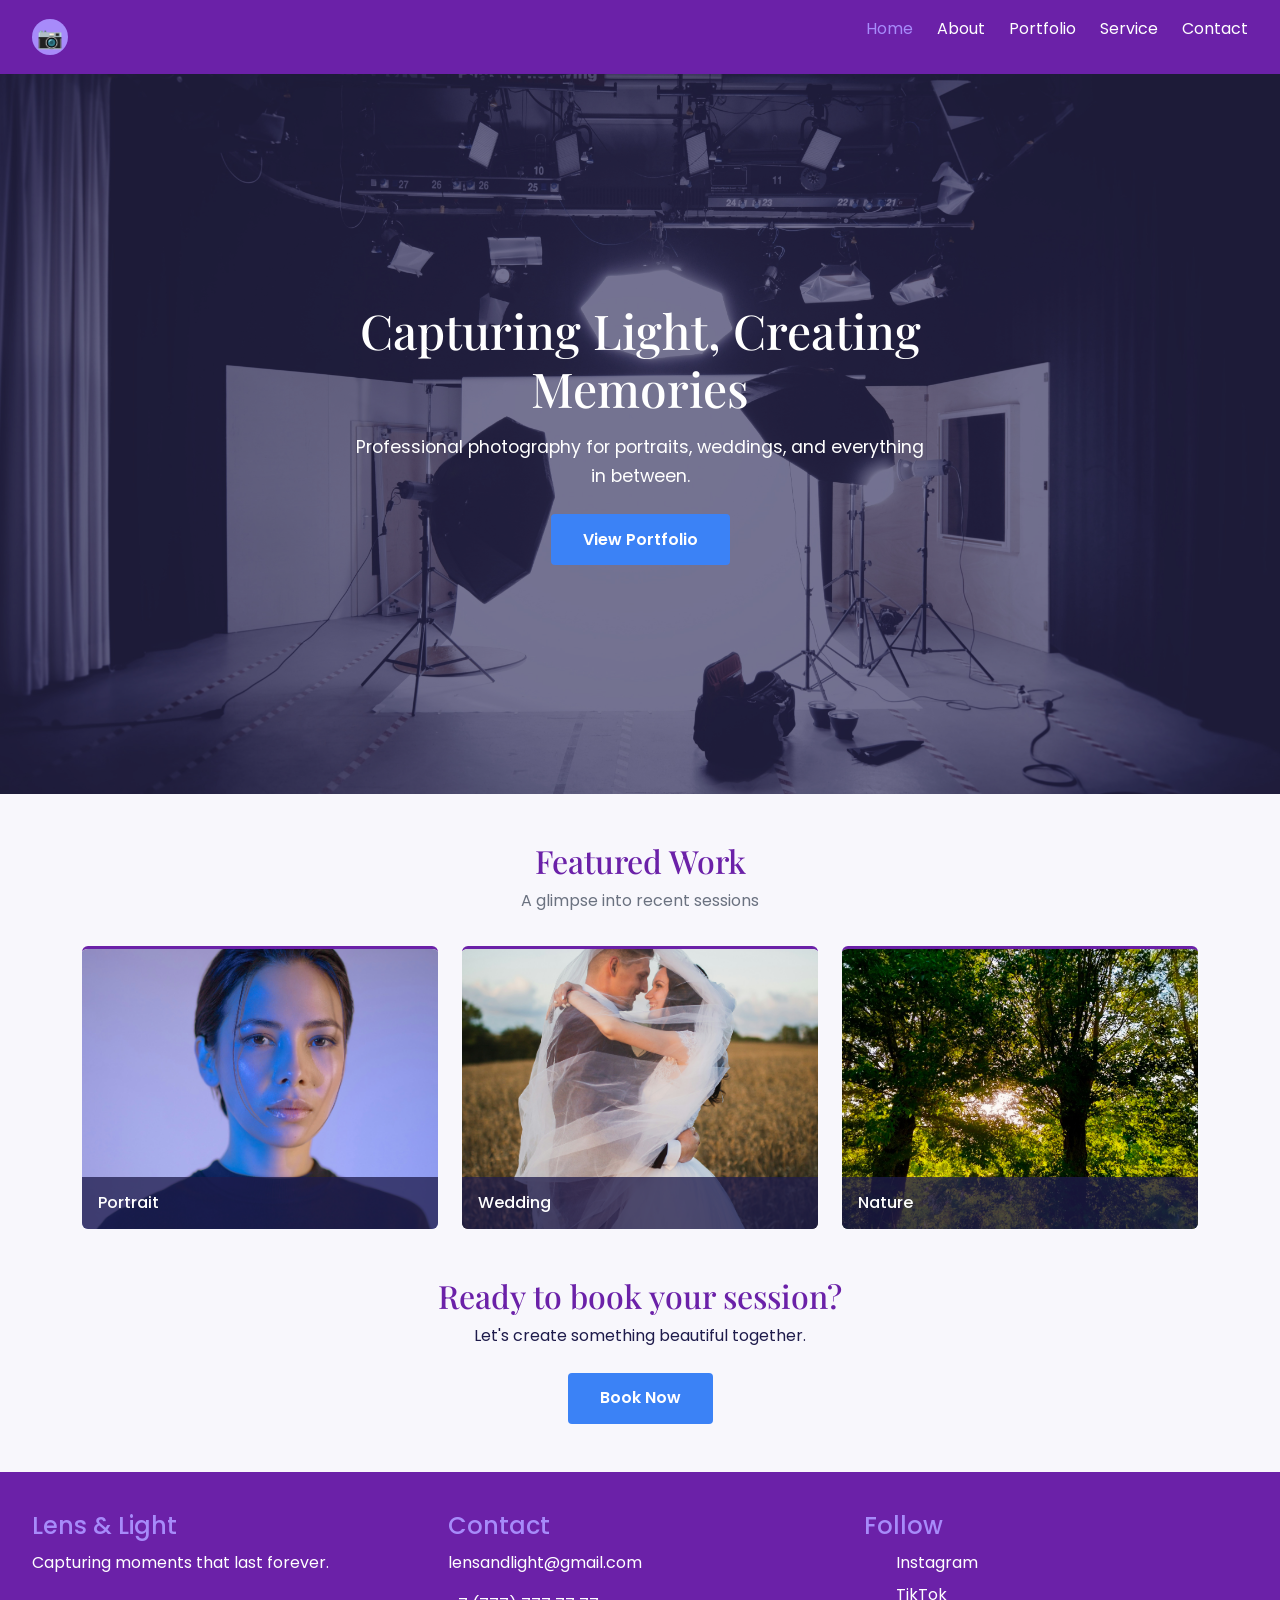
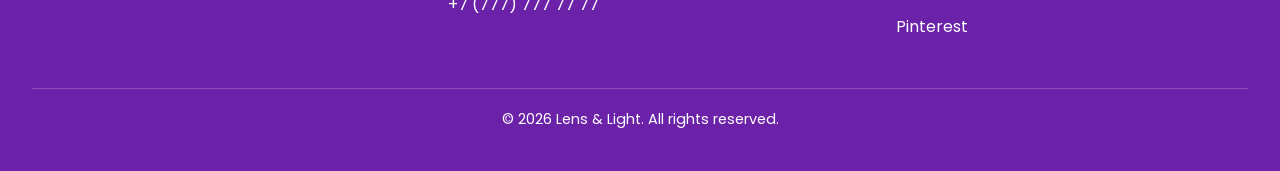
==== index.html @ 32c20814 "Initial commit" ====
<!DOSTYPE.html>
<html>
<head>
    <meta charset="UTF-8">
    <meta name="viewport" content="width=device-width, initial-scale=1.0">
    <title>Lens &amp; Light | Home</title>
    <link href="https://cdn.jsdelivr.net/npm/bootstrap@5.3.3/dist/css/bootstrap.min.css" rel="stylesheet" />
    <link href="https://fonts.googleapis.com/css2?family=Playfair+Display:wght@700&family=Poppins:wght@300;400;600&display=swap" rel="stylesheet" />
    <link rel="stylesheet" href="css/style.css">
</head>
<body>

    <header class="header">
        <div class="logo">
            <span class="logo-icon">📷</span>
        </div>
        <nav>
            <ul class="nav-list">
                <li><a href="index.html" class="active">Home</a></li>
                <li><a href="about.html">About</a></li>
                <li><a href="portfolio.html">Portfolio</a></li>
                <li><a href="services.html">Service</a></li>
                <li><a href="contact.html">Contact</a></li>
            </ul>
        </nav>
    </header>

    <main>
        <section class="hero">
            <div class="hero-content">
                <h1>Capturing Light, Creating Memories</h1>
                <p>Professional photography for portraits, weddings,
                     and everything in between.</p>
                <a href="portfolio.html" class="btn-primary-custom">View Portfolio</a>
            </div>
        </section>

        <section class="container my-5">
            <div class="section-title">
                <h2>Featured Work</h2>
                <p>A glimpse into recent sessions</p>
            </div>

            <div class="row g-4">
                <div class="col-md-4">
                    <div class="gallery-item">
                        <img src="images/portrait1.jpg" alt="Portrait Session" loading="lazy" />
                        <div class="caption">Portrait</div>
                    </div>
                </div>
                <div class="col-md-4">
                    <div class="gallery-item">
                        <img src="images/wedding1.jpg" alt="Wedding Session" loading="lazy" />
                        <div class="caption">Wedding</div>
                    </div>
                </div>
                <div class="col-md-4">
                    <div class="gallery-item">
                        <img src="images/nature1.jpg" alt="Nature Session" loading="lazy" />
                        <div class="caption">Nature</div>
                    </div>
                </div>
            </div>
        </section>

        <section class="container text-center my-5">
            <h2>Ready to book your session?</h2>
            <p class="mb-4">Let's create something beautiful together.</p>
            <a href="contact.html" class="btn-primary-custom">Book Now</a>
        </section>
    </main>

    <footer class="footer">
        <div>
            <h4> Lens &amp; Light</h4>
            <p>Capturing moments that last forever.</p>
        </div>
        <div>
            <h4>Contact</h4>
            <p>lensandlight@gmail.com</p>
            <p>+7 (777) 777 77 77</p>
        </div>
        <div>
            <h4>Follow</h4>
            <ul class="social-links">
                <li><a href="#">Instagram</a></li>
                <li><a href="#">TikTok</a></li>
                <li><a href="#">Pinterest</a></li>
            </ul>
        </div>
        <p class="copyright">&copy; 2026 Lens &amp; Light. All rights reserved.</p>
    </footer>

    <script src="https://cdn.jsdelivr.net/npm/bootstrap@5.3.3/dist/js/bootstrap.bundle.min.js"></script>
</body>
</html>
---- css/style.css ----
:root {
    --primary:      #6b21a8;
    --primary-soft: #a78bfa;
    --accent:       #3b82f6;
    --dark:         #1e3a8a;
    --bg:           #f8f7fc;
    --text:         #1e1b4b;

    --font-heading: 'Playfair Display', serif;
    --font-body:    'Poppins', sans-serif;
}

* { box-sizing: border-box; margin: 0; padding: 0; }

body {
    font-family: var(--font-body);
    background: var(--bg);
    color: var(--text);
    line-height: 1.6;
}

h1, h2, h3 { font-family: var(--font-heading); color: var(--primary); }

img { display: block; max-width: 100%; }

a { text-decoration: none; color: inherit; }

.header {
    display: flex;
    justify-content: space-between;
    align-items: center;
    padding: 1rem 2rem;
    background: var(--primary);
    position: sticky;
    top: 0;
    z-index: 100;
}

.logo {
    display: flex;
    align-items: center;
    gap: 0.5rem;
    color: white;
    font-family: var(--font-heading);
    font-size: 1.3rem;
    font-weight: 700;
}

.logo-icon {
    width: 36px;
    height: 36px;
    border-radius: 50%;
    background: var(--primary-soft);
    color: var(--primary);
    display: flex;
    align-items: center;
    justify-content: center;
}

.nav-list {
    display: flex;
    gap: 1.5rem;
    list-style: none;
}

.nav-list a {
    color: white;
    padding: 0.3rem 0;
    transition: color 0.2s;
}

.nav-list a:hover,
.nav-list a:focus,
.nav-list a.active {
    color: var(--primary-soft);
    outline: none;
}

.hero {
    position: relative;
    height: 80vh;
    background: url('../images/hero.jpg') center/cover no-repeat;
    display: flex;
    align-items: center;
    justify-content: center;
    text-align: center;
    color: white;
}

.hero::after {
    content: '';
    position: absolute;
    inset: 0;
    background: rgba(30, 27, 75, 0.6);
}

.hero-content {
    position: relative;
    z-index: 2;
    max-width: 650px;
    padding: 2rem;
}

.hero-content h1 {
    color: white;
    font-size: 3rem;
    margin-bottom: 1rem;
}

.hero-content p {
    margin-bottom: 1.5rem;
    font-size: 1.1rem;
}

.btn-primary-custom {
    display: inline-block;
    background: var(--accent);
    color: white;
    padding: 0.8rem 2rem;
    border: none;
    border-radius: 4px;
    font-weight: 600;
    cursor: pointer;
    transition: background 0.2s;
}

.btn-primary-custom:hover,
.btn-primary-custom:focus {
    background: var(--primary);
    color: white;
    outline: none;
}

.section-title {
    text-align: center;
    margin: 3rem 0 2rem;
}

.section-title h2 { font-size: 2rem; margin-bottom: 0.5rem; }
.section-title p  { color: #6b7280; }

.gallery {
    display: grid;
    grid-template-columns: repeat(auto-fit, minmax(260px, 1fr));
    gap: 1rem;
    padding: 0 2rem 3rem;
}

.gallery-item {
    position: relative;
    overflow: hidden;
    border-radius: 6px;
}

.gallery-item img {
    width: 100%;
    height: 280px;
    object-fit: cover;
    transition: transform 0.3s;
}

.gallery-item:hover img { transform: scale(1.05); }

.gallery-item .caption {
    position: absolute;
    bottom: 0;
    left: 0;
    right: 0;
    padding: 0.8rem 1rem;
    background: rgba(30, 27, 75, 0.75);
    color: white;
    font-weight: 500;
}

.gallery-item:nth-child(odd)  { border-top: 3px solid var(--primary); }
.gallery-item:nth-child(even) { border-top: 3px solid var(--accent); }

.pricing-table,
.timeline-table {
    width: 90%;
    max-width: 800px;
    margin: 0 auto 3rem;
    border-collapse: collapse;
    background: white;
    border-radius: 6px;
    overflow: hidden;
}

.pricing-table th,
.timeline-table th {
    background: var(--primary);
    color: white;
    padding: 1rem;
    text-align: left;
}

.pricing-table td,
.timeline-table td {
    padding: 1rem;
    border-bottom: 1px solid #e5e7eb;
}

.pricing-table tbody tr:nth-child(even),
.timeline-table tbody tr:nth-child(even) {
    background: #ede9fe;
}

.contact-form {
    max-width: 600px;
    margin: 0 auto 3rem;
    background: white;
    padding: 2rem;
    border-radius: 6px;
    border: 1px solid #e5e7eb;
}

.contact-form label {
    display: block;
    font-weight: 600;
    margin-bottom: 0.4rem;
    color: var(--primary);
}

.contact-form input,
.contact-form select,
.contact-form textarea {
    width: 100%;
    padding: 0.8rem;
    margin-bottom: 1.2rem;
    border: 1px solid #d1d5db;
    border-radius: 4px;
    font-family: var(--font-body);
    font-size: 1rem;
}

.contact-form input:focus,
.contact-form select:focus,
.contact-form textarea:focus {
    outline: none;
    border-color: var(--accent);
}

.about-intro-text {
    max-width: 750px;
    margin: 0 auto;
    color: #4b5563;
}

.about-hero {
    position: relative;
    padding: 5rem 2rem;
    background: var(--primary);
    color: white;
    text-align: center;
}

.about-hero-content h1 {
    color: white;
    font-size: 2.8rem;
    margin-bottom: 0.5rem;
}

.about-hero-content p {
    color: var(--primary-soft);
    font-size: 1.05rem;
}

.bio-wrapper {
    display: grid;
    grid-template-columns: 1fr 1.5fr;
    gap: 2.5rem;
    align-items: center;
    background: white;
    padding: 2rem;
    border-radius: 6px;
    border: 1px solid #e5e7eb;
}

.bio-wrapper.reverse {
    grid-template-columns: 1.5fr 1fr;
}

.bio-wrapper.reverse .bio-photo {
    order: 2;
}

.bio-wrapper.reverse .bio-text {
    order: 1;
}

.bio-photo img {
    width: 100%;
    height: 340px;
    object-fit: cover;
    border-radius: 6px;
}

.bio-text h2 {
    font-size: 1.8rem;
    margin-bottom: 0.75rem;
}

.bio-text p {
    color: #4b5563;
}

.stats-bar {
    display: grid;
    grid-template-columns: repeat(4, 1fr);
    gap: 1rem;
    padding: 3rem 2rem;
    background: var(--dark);
    color: white;
    text-align: center;
}

.stat h3 {
    color: var(--primary-soft);
    font-size: 2.2rem;
    margin-bottom: 0.25rem;
}

.stat p {
    font-size: 0.85rem;
    text-transform: uppercase;
    letter-spacing: 0.1em;
    color: rgba(255, 255, 255, 0.75);
}

.footer {
    display: grid;
    grid-template-columns: repeat(3, 1fr);
    gap: 2rem;
    padding: 2.5rem 2rem 1.5rem;
    background: var(--primary);
    color: white;
}

.footer h4 {
    color: var(--primary-soft);
    margin-bottom: 0.6rem;
}

.footer a { color: white; }
.footer a:hover { color: var(--primary-soft); }

.social-links {
    list-style: none;
    display: flex;
    flex-direction: column;
    gap: 0.4rem;
}

.copyright {
    grid-column: 1 / -1;
    text-align: center;
    padding-top: 1.2rem;
    border-top: 1px solid rgba(255,255,255,0.2);
    font-size: 0.9rem;
}

@media (max-width: 768px) {
    .site-header { flex-direction: column; gap: 1rem; padding: 1rem; }
    .nav-list { flex-wrap: wrap; justify-content: center; gap: 1rem; }
    .hero-content h1 { font-size: 2rem; }
    .gallery { grid-template-columns: repeat(2, 1fr); padding: 0 1rem 2rem; }
    .site-footer { grid-template-columns: 1fr 1fr; padding: 2rem 1.5rem; }

    .about-hero { padding: 3.5rem 1.5rem; }
    .about-hero-content h1 { font-size: 2.2rem; }

    .bio-wrapper,
    .bio-wrapper.reverse {
        grid-template-columns: 1fr;
        gap: 1.5rem;
    }
    .bio-wrapper.reverse .bio-photo,
    .bio-wrapper.reverse .bio-text {
        order: 0;
    }
    .bio-photo img { height: 280px; }

    .stats-bar { grid-template-columns: repeat(2, 1fr); padding: 2rem 1.5rem; }
}

@media (max-width: 480px) {
    .nav-list { flex-direction: column; align-items: center; gap: 0.5rem; }
    .hero { height: 70vh; }
    .hero-content h1 { font-size: 1.6rem; }
    .gallery { grid-template-columns: 1fr; }
    .site-footer { grid-template-columns: 1fr; text-align: center; }
    .pricing-table { width: 100%; font-size: 0.9rem; }

    .about-hero { padding: 2.5rem 1rem; }
    .about-hero-content h1 { font-size: 1.8rem; }

    .bio-wrapper,
    .bio-wrapper.reverse {
        padding: 1.25rem;
    }
    .bio-photo img { height: 220px; }
    .bio-text h2 { font-size: 1.4rem; }

    .stats-bar { grid-template-columns: 1fr; }
    .stat h3 { font-size: 1.8rem; }
}
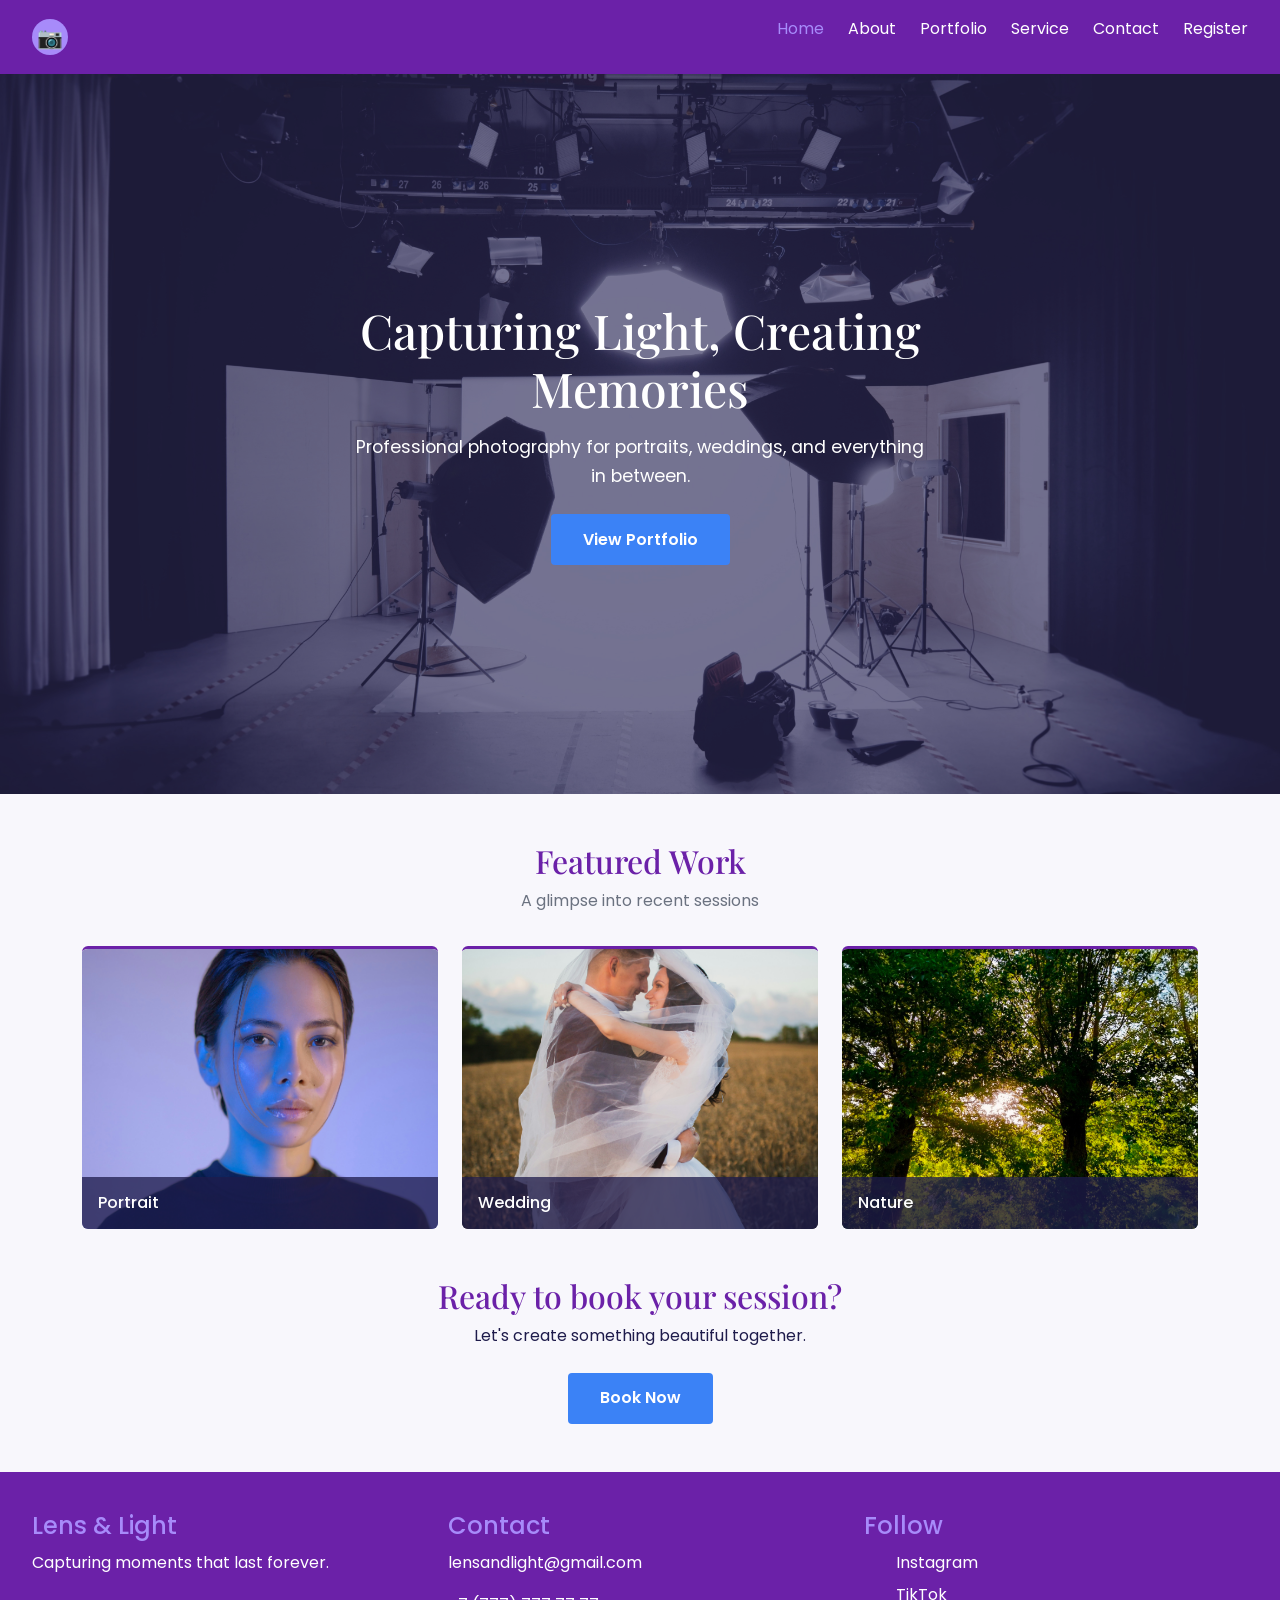
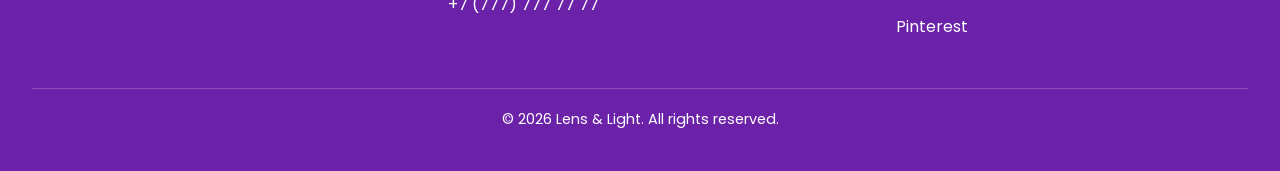
==== commit f17133da: "endterm Moldir" ====
--- a/index.html
+++ b/index.html
@@ -1,4 +1,4 @@
-<!DOSTYPE.html>
+<!DOCTYPE html>
 <html>
 <head>
     <meta charset="UTF-8">
@@ -21,6 +21,7 @@
                 <li><a href="portfolio.html">Portfolio</a></li>
                 <li><a href="services.html">Service</a></li>
                 <li><a href="contact.html">Contact</a></li>
+                <li><a href="register.html">Register</a></li>
             </ul>
         </nav>
     </header>
@@ -29,8 +30,7 @@
         <section class="hero">
             <div class="hero-content">
                 <h1>Capturing Light, Creating Memories</h1>
-                <p>Professional photography for portraits, weddings,
-                     and everything in between.</p>
+                <p>Professional photography for portraits, weddings, and everything in between.</p>
                 <a href="portfolio.html" class="btn-primary-custom">View Portfolio</a>
             </div>
         </section>
@@ -72,7 +72,7 @@
 
     <footer class="footer">
         <div>
-            <h4> Lens &amp; Light</h4>
+            <h4>Lens &amp; Light</h4>
             <p>Capturing moments that last forever.</p>
         </div>
         <div>
@@ -91,6 +91,8 @@
         <p class="copyright">&copy; 2026 Lens &amp; Light. All rights reserved.</p>
     </footer>
 
+    <script src="https://code.jquery.com/jquery-3.7.1.min.js"></script>
     <script src="https://cdn.jsdelivr.net/npm/bootstrap@5.3.3/dist/js/bootstrap.bundle.min.js"></script>
+    <script src="js/script.js"></script>
 </body>
 </html>
--- a/css/style.css
+++ b/css/style.css
@@ -150,6 +150,7 @@
     position: relative;
     overflow: hidden;
     border-radius: 6px;
+    cursor: pointer;
 }
 
 .gallery-item img {
@@ -280,13 +281,8 @@
     grid-template-columns: 1.5fr 1fr;
 }
 
-.bio-wrapper.reverse .bio-photo {
-    order: 2;
-}
-
-.bio-wrapper.reverse .bio-text {
-    order: 1;
-}
+.bio-wrapper.reverse .bio-photo { order: 2; }
+.bio-wrapper.reverse .bio-text  { order: 1; }
 
 .bio-photo img {
     width: 100%;
@@ -300,9 +296,7 @@
     margin-bottom: 0.75rem;
 }
 
-.bio-text p {
-    color: #4b5563;
-}
+.bio-text p { color: #4b5563; }
 
 .stats-bar {
     display: grid;
@@ -359,12 +353,75 @@
     font-size: 0.9rem;
 }
 
+/*Endterm: Moldir - form validation*/
+.feedback {
+    font-size: 0.85rem;
+    margin-top: -0.8rem;
+    margin-bottom: 1rem;
+    min-height: 1.2rem;
+    font-weight: 500;
+}
+.feedback.success { color: #16a34a; }
+.feedback.error   { color: #dc2626; }
+
+.password-meter {
+    width: 100%;
+    height: 8px;
+    background: #e5e7eb;
+    border-radius: 4px;
+    overflow: hidden;
+    margin: -0.6rem 0 0.6rem;
+}
+.password-meter-bar {
+    height: 100%;
+    width: 0;
+    background: #d1d5db;
+    transition: width 0.3s ease, background 0.3s ease;
+}
+.password-meter-bar.weak   { background: #dc2626; }
+.password-meter-bar.medium { background: #f59e0b; }
+.password-meter-bar.strong { background: #16a34a; }
+
+/*Endterm: Moldir - image gallery*/
+.lightbox {
+    display: none;
+    position: fixed;
+    inset: 0;
+    background: rgba(15, 10, 40, 0.92);
+    z-index: 9999;
+    align-items: center;
+    justify-content: center;
+}
+.lightbox img {
+    max-width: 85%;
+    max-height: 85vh;
+    border-radius: 6px;
+    box-shadow: 0 10px 40px rgba(0,0,0,0.5);
+}
+.lightbox-close,
+.lightbox-prev,
+.lightbox-next {
+    position: absolute;
+    color: white;
+    cursor: pointer;
+    font-size: 2.5rem;
+    padding: 1rem;
+    user-select: none;
+    transition: color 0.2s, transform 0.2s;
+}
+.lightbox-close:hover,
+.lightbox-prev:hover,
+.lightbox-next:hover { color: var(--primary-soft); transform: scale(1.15); }
+.lightbox-close { top: 1rem; right: 1.5rem; }
+.lightbox-prev  { left: 1.5rem; top: 50%; transform: translateY(-50%); }
+.lightbox-next  { right: 1.5rem; top: 50%; transform: translateY(-50%); }
+
 @media (max-width: 768px) {
-    .site-header { flex-direction: column; gap: 1rem; padding: 1rem; }
+    .header { flex-direction: column; gap: 1rem; padding: 1rem; }
     .nav-list { flex-wrap: wrap; justify-content: center; gap: 1rem; }
     .hero-content h1 { font-size: 2rem; }
     .gallery { grid-template-columns: repeat(2, 1fr); padding: 0 1rem 2rem; }
-    .site-footer { grid-template-columns: 1fr 1fr; padding: 2rem 1.5rem; }
+    .footer { grid-template-columns: 1fr 1fr; padding: 2rem 1.5rem; }
 
     .about-hero { padding: 3.5rem 1.5rem; }
     .about-hero-content h1 { font-size: 2.2rem; }
@@ -375,12 +432,15 @@
         gap: 1.5rem;
     }
     .bio-wrapper.reverse .bio-photo,
-    .bio-wrapper.reverse .bio-text {
-        order: 0;
-    }
+    .bio-wrapper.reverse .bio-text { order: 0; }
     .bio-photo img { height: 280px; }
 
     .stats-bar { grid-template-columns: repeat(2, 1fr); padding: 2rem 1.5rem; }
+}
+
+@media (max-width: 600px) {
+    .lightbox img { max-width: 95%; max-height: 75vh; }
+    .lightbox-prev, .lightbox-next { font-size: 2rem; padding: 0.5rem; }
 }
 
 @media (max-width: 480px) {
@@ -388,16 +448,14 @@
     .hero { height: 70vh; }
     .hero-content h1 { font-size: 1.6rem; }
     .gallery { grid-template-columns: 1fr; }
-    .site-footer { grid-template-columns: 1fr; text-align: center; }
+    .footer { grid-template-columns: 1fr; text-align: center; }
     .pricing-table { width: 100%; font-size: 0.9rem; }
 
     .about-hero { padding: 2.5rem 1rem; }
     .about-hero-content h1 { font-size: 1.8rem; }
 
     .bio-wrapper,
-    .bio-wrapper.reverse {
-        padding: 1.25rem;
-    }
+    .bio-wrapper.reverse { padding: 1.25rem; }
     .bio-photo img { height: 220px; }
     .bio-text h2 { font-size: 1.4rem; }
 
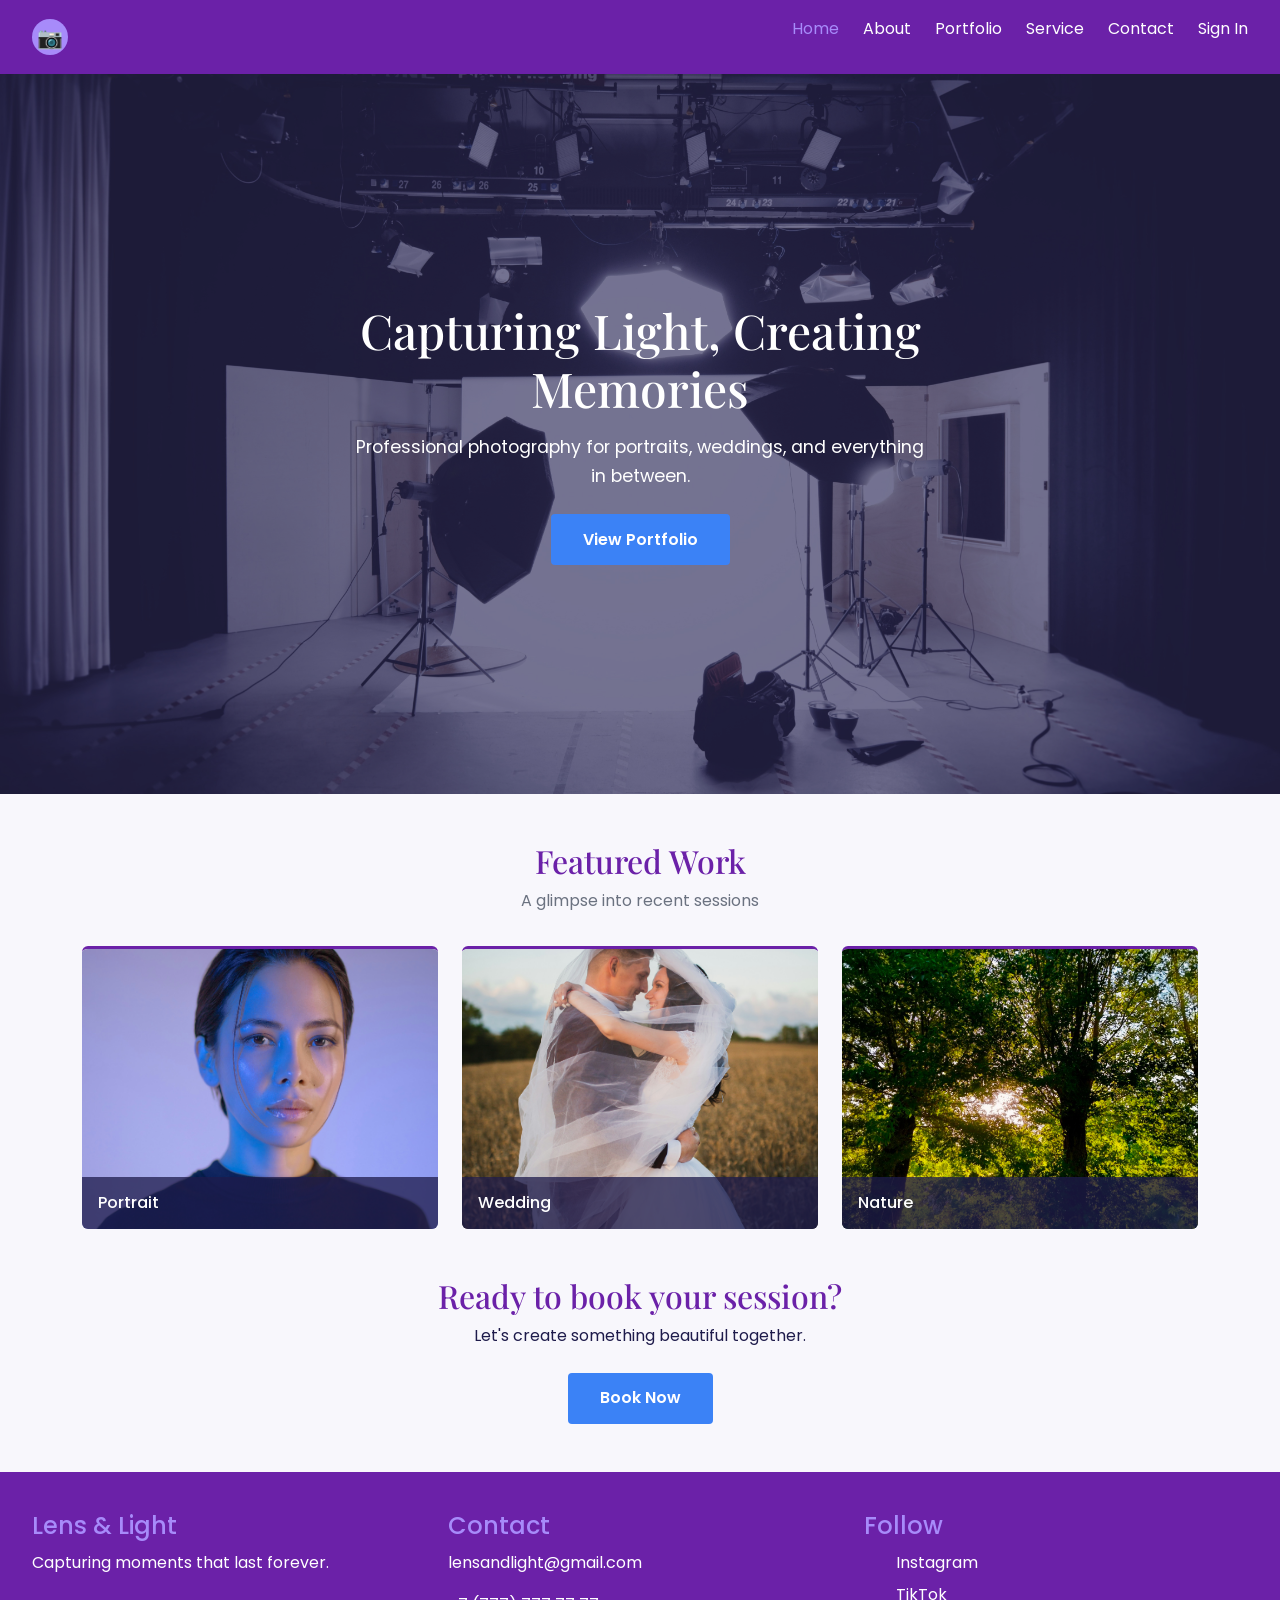
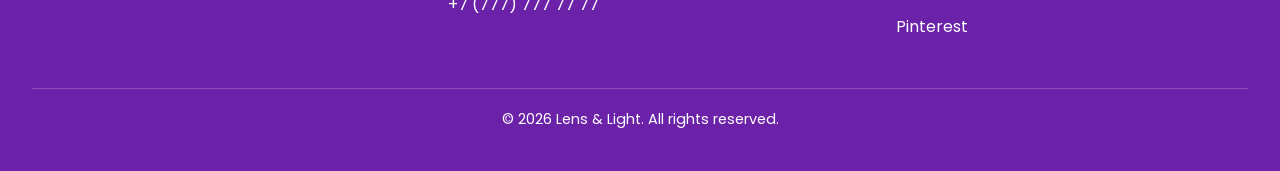
==== commit 95144ee3: "refactor: replace register page with sign-in page" ====
--- a/index.html
+++ b/index.html
@@ -21,7 +21,7 @@
                 <li><a href="portfolio.html">Portfolio</a></li>
                 <li><a href="services.html">Service</a></li>
                 <li><a href="contact.html">Contact</a></li>
-                <li><a href="register.html">Register</a></li>
+                <li><a href="signin.html">Sign In</a></li>
             </ul>
         </nav>
     </header>
--- a/css/style.css
+++ b/css/style.css
@@ -416,6 +416,86 @@
 .lightbox-prev  { left: 1.5rem; top: 50%; transform: translateY(-50%); }
 .lightbox-next  { right: 1.5rem; top: 50%; transform: translateY(-50%); }
 
+/*Endterm: Ingkar — search + filter*/
+.portfolio-controls {
+    max-width: 900px;
+    margin: 0 auto 2rem;
+    padding: 0 2rem;
+    text-align: center;
+}
+.search-input {
+    width: 100%;
+    max-width: 500px;
+    padding: 0.8rem 1rem;
+    border: 1px solid #d1d5db;
+    border-radius: 30px;
+    font-family: var(--font-body);
+    font-size: 1rem;
+    margin-bottom: 1rem;
+    transition: border-color 0.2s, box-shadow 0.2s;
+}
+.search-input:focus {
+    outline: none;
+    border-color: var(--accent);
+    box-shadow: 0 0 0 3px rgba(59, 130, 246, 0.2);
+}
+.filter-buttons {
+    display: flex;
+    justify-content: center;
+    flex-wrap: wrap;
+    gap: 0.5rem;
+}
+.filter-btn {
+    padding: 0.5rem 1.2rem;
+    border: 2px solid var(--primary);
+    background: transparent;
+    color: var(--primary);
+    border-radius: 30px;
+    font-family: var(--font-body);
+    font-weight: 600;
+    font-size: 0.9rem;
+    cursor: pointer;
+    transition: background 0.2s, color 0.2s;
+}
+.filter-btn:hover,
+.filter-btn.active { background: var(--primary); color: white; }
+
+/*Endterm: Ingkar — CRUD*/
+.crud-actions { white-space: nowrap; }
+.btn-edit, .btn-delete {
+    border: none;
+    border-radius: 4px;
+    padding: 0.35rem 0.7rem;
+    font-size: 0.85rem;
+    cursor: pointer;
+    transition: background 0.2s;
+}
+.btn-edit   { background: #dbeafe; color: #1e40af; }
+.btn-edit:hover { background: #bfdbfe; }
+.btn-delete { background: #fee2e2; color: #991b1b; }
+.btn-delete:hover { background: #fecaca; }
+
+#packageForm label {
+    display: block;
+    font-weight: 600;
+    margin: 0.6rem 0 0.3rem;
+    color: var(--primary);
+}
+#packageForm input {
+    width: 100%;
+    padding: 0.6rem;
+    border: 1px solid #d1d5db;
+    border-radius: 4px;
+    font-family: var(--font-body);
+}
+#packageForm input:focus { outline: none; border-color: var(--accent); }
+
+@media (max-width: 768px) {
+    .portfolio-controls { padding: 0 1rem; }
+    .search-input { font-size: 0.95rem; }
+    .filter-btn { padding: 0.4rem 1rem; font-size: 0.85rem; }
+}
+
 @media (max-width: 768px) {
     .header { flex-direction: column; gap: 1rem; padding: 1rem; }
     .nav-list { flex-wrap: wrap; justify-content: center; gap: 1rem; }
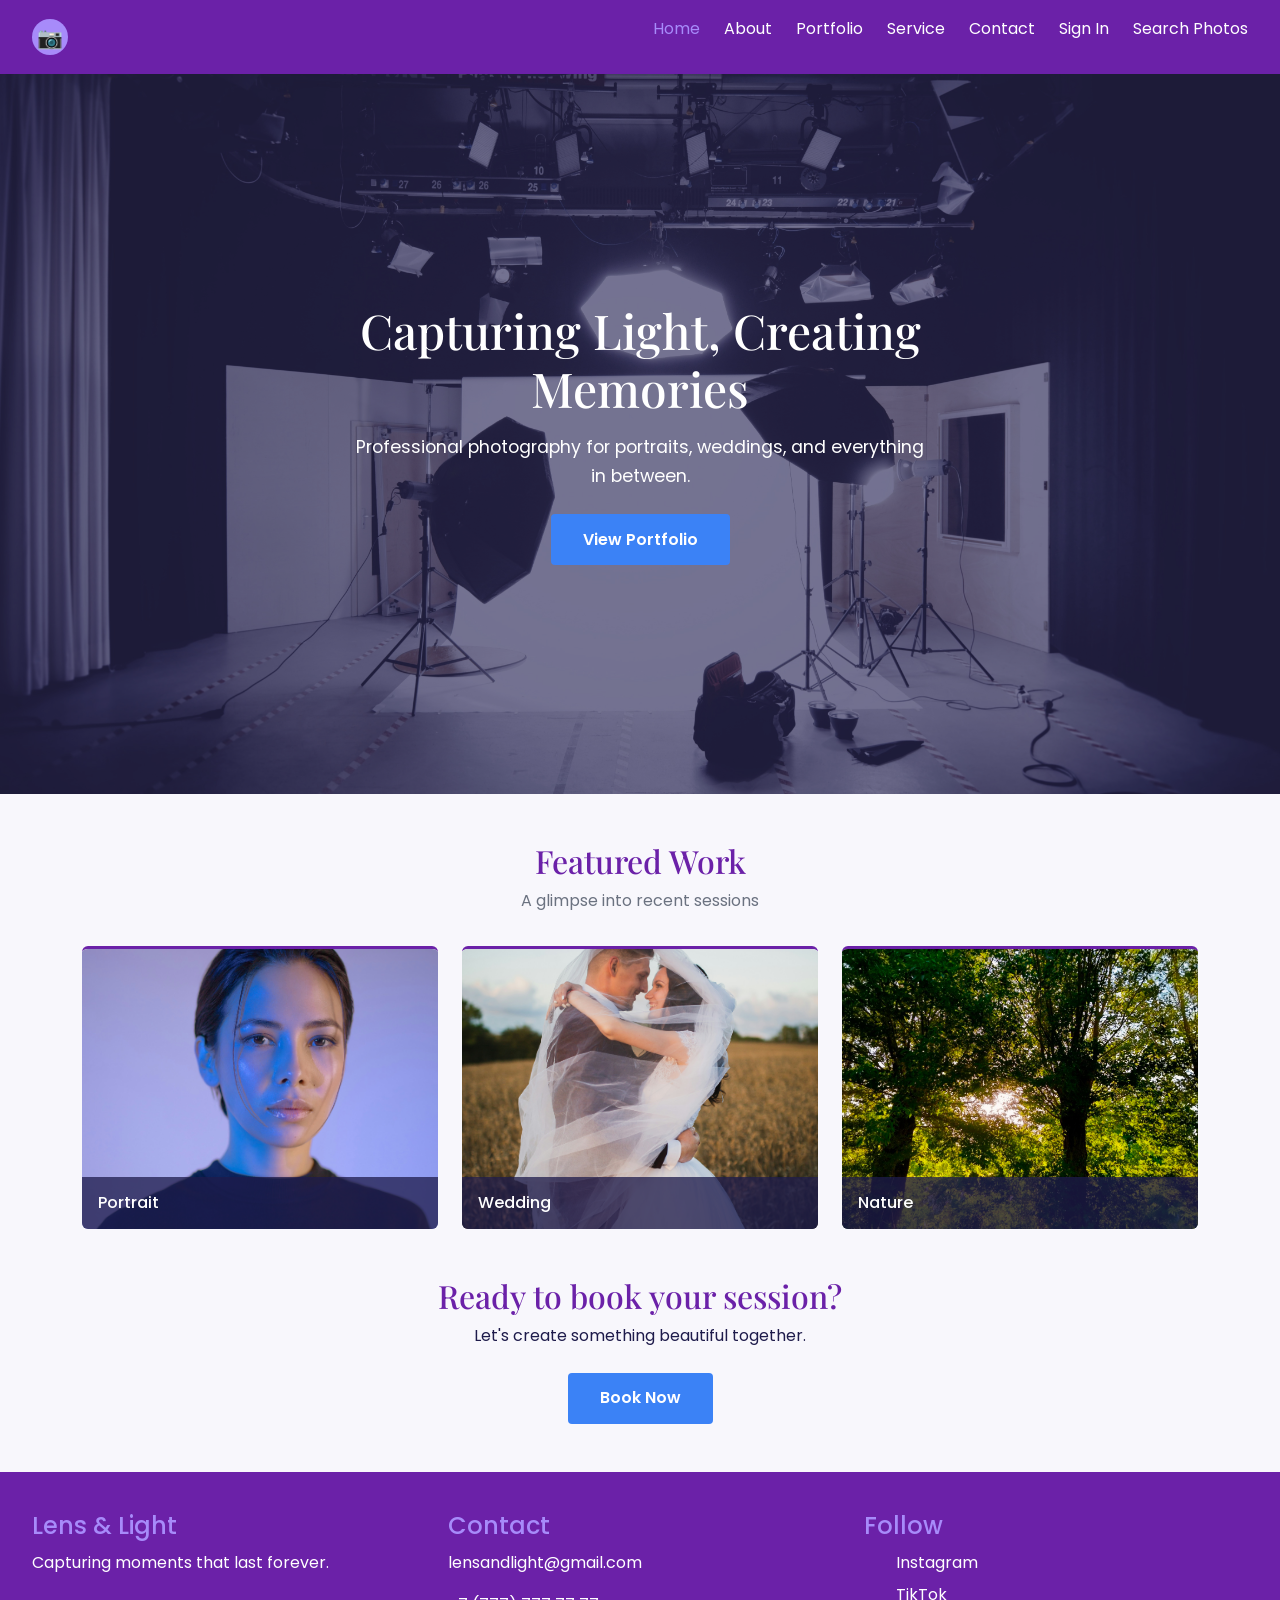
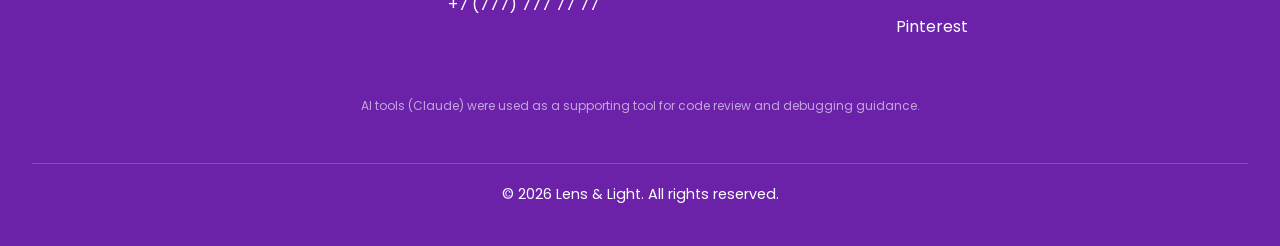
==== commit 730c86d0: "feat: add sign-in and search links to navigation" ====
--- a/index.html
+++ b/index.html
@@ -22,6 +22,7 @@
                 <li><a href="services.html">Service</a></li>
                 <li><a href="contact.html">Contact</a></li>
                 <li><a href="signin.html">Sign In</a></li>
+                <li><a href="gallery.html">Search Photos</a></li>
             </ul>
         </nav>
     </header>
@@ -88,6 +89,9 @@
                 <li><a href="#">Pinterest</a></li>
             </ul>
         </div>
+        <p style="font-size:0.75rem; color:rgba(255,255,255,0.6); margin-top:0.5rem; grid-column:1/-1; text-align:center;">
+            AI tools (Claude) were used as a supporting tool for code review and debugging guidance.
+        </p>
         <p class="copyright">&copy; 2026 Lens &amp; Light. All rights reserved.</p>
     </footer>
 
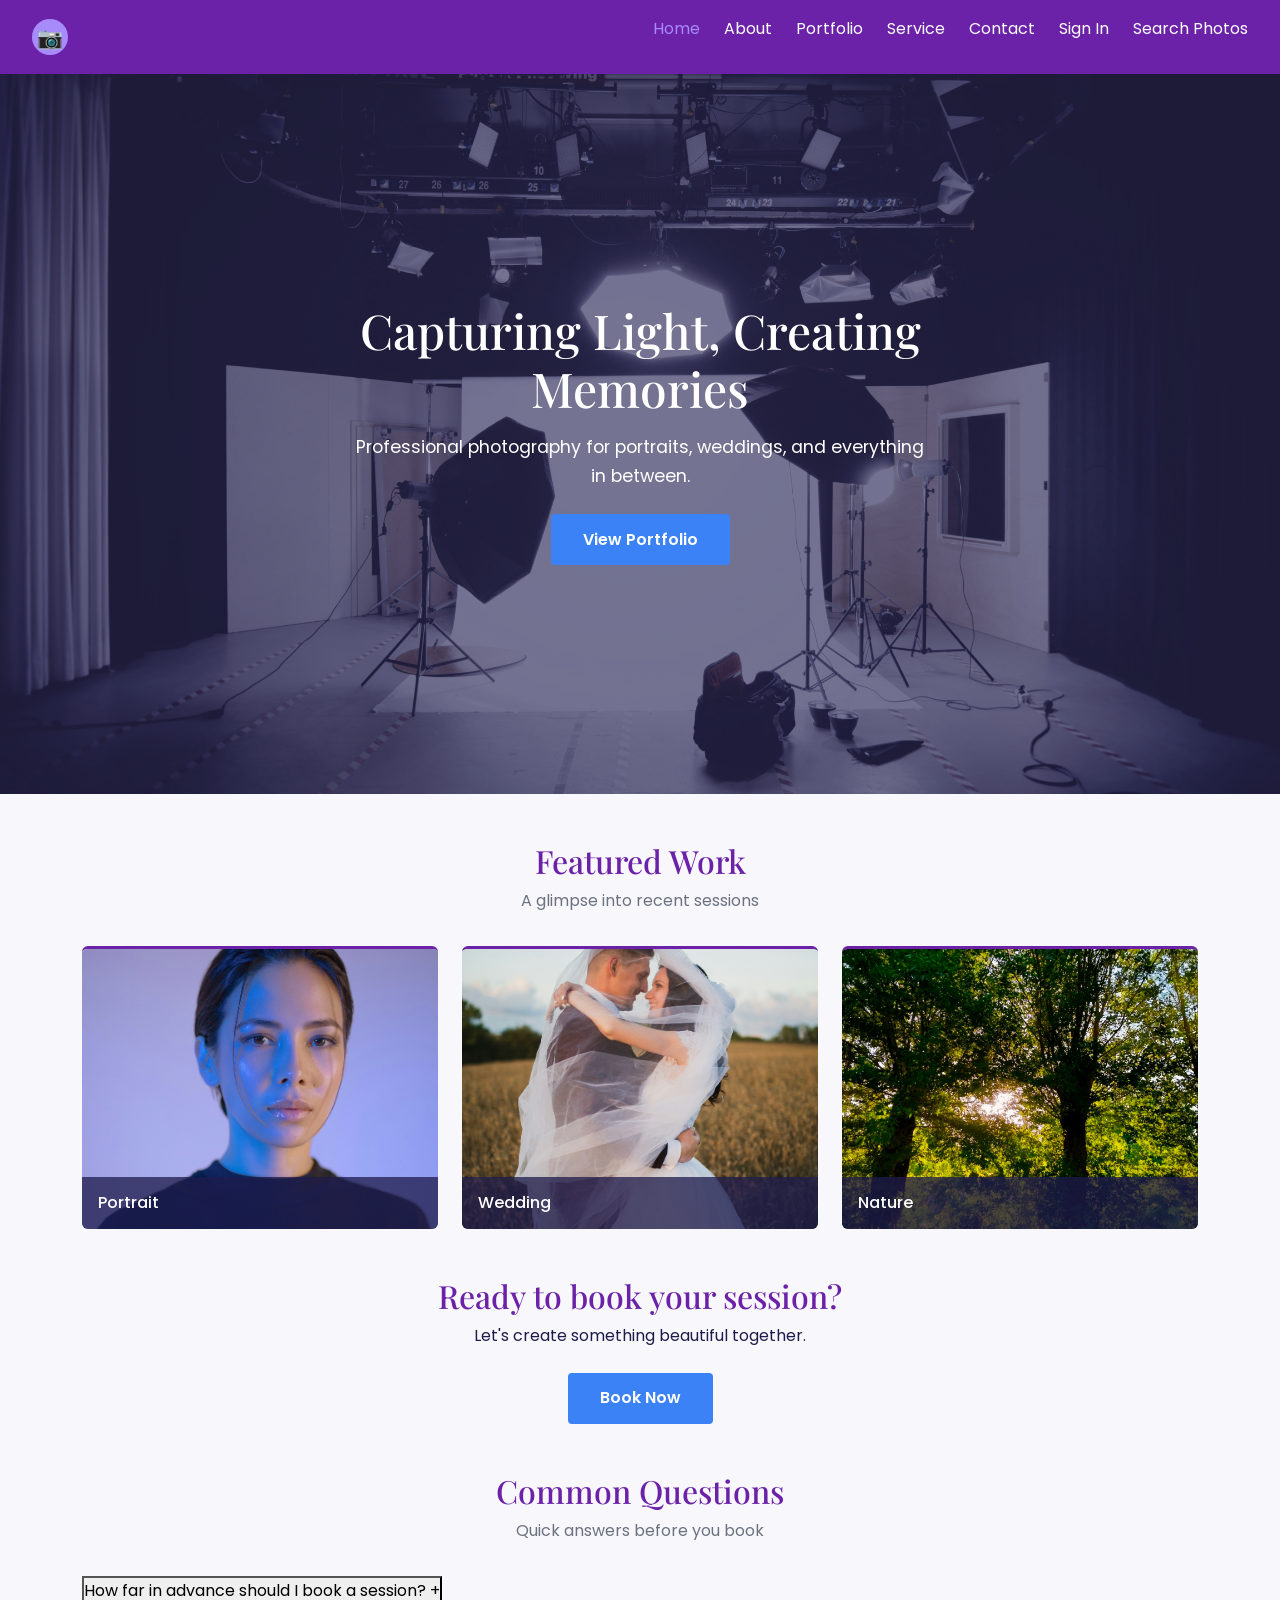
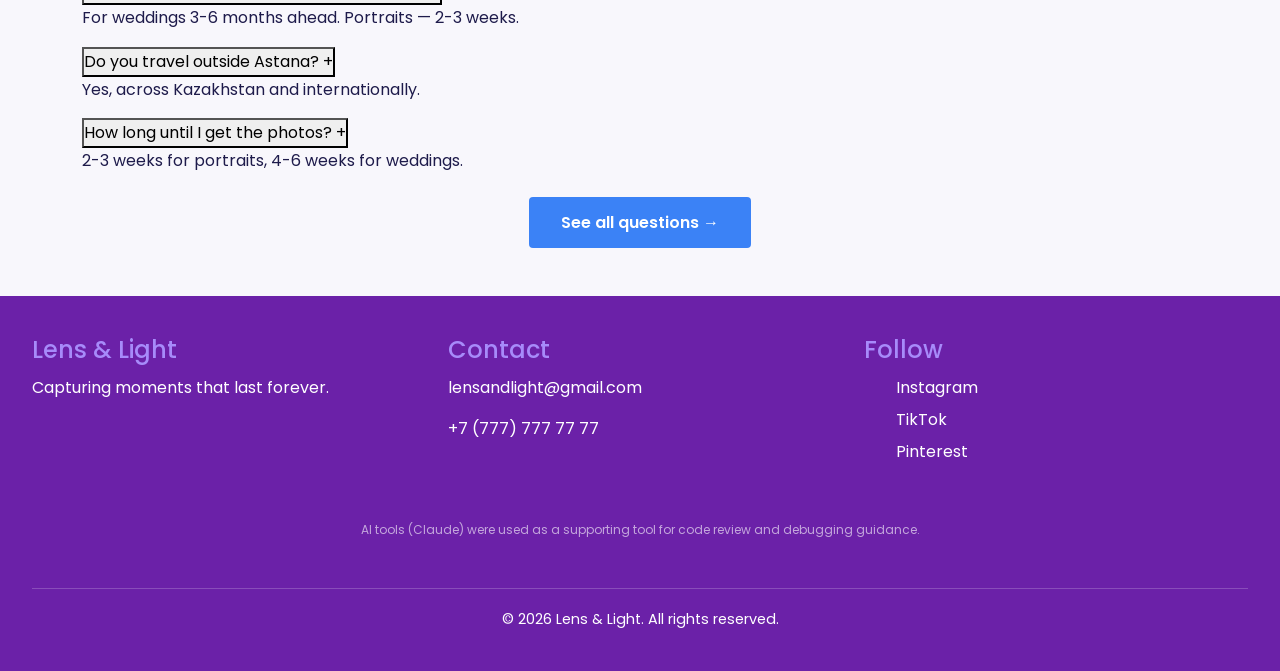
==== commit 54df7387: "Moldir: added a short FAQ section on a main page" ====
--- a/index.html
+++ b/index.html
@@ -69,6 +69,32 @@
             <p class="mb-4">Let's create something beautiful together.</p>
             <a href="contact.html" class="btn-primary-custom">Book Now</a>
         </section>
+
+                <section class="container my-5">
+            <div class="section-title">
+                <h2>Common Questions</h2>
+                <p>Quick answers before you book</p>
+            </div>
+
+            <div class="faq-container" style="max-width: 700px;">
+                <div class="faq-item">
+                    <button class="faq-question">How far in advance should I book a session? <span class="faq-icon">+</span></button>
+                    <div class="faq-answer"><p>For weddings 3-6 months ahead. Portraits — 2-3 weeks.</p></div>
+                </div>
+                <div class="faq-item">
+                    <button class="faq-question">Do you travel outside Astana? <span class="faq-icon">+</span></button>
+                    <div class="faq-answer"><p>Yes, across Kazakhstan and internationally.</p></div>
+                </div>
+                <div class="faq-item">
+                    <button class="faq-question">How long until I get the photos? <span class="faq-icon">+</span></button>
+                    <div class="faq-answer"><p>2-3 weeks for portraits, 4-6 weeks for weddings.</p></div>
+                </div>
+            </div>
+
+            <div class="text-center mt-4">
+                <a href="faq.html" class="btn-primary-custom">See all questions →</a>
+            </div>
+        </section>
     </main>
 
     <footer class="footer">
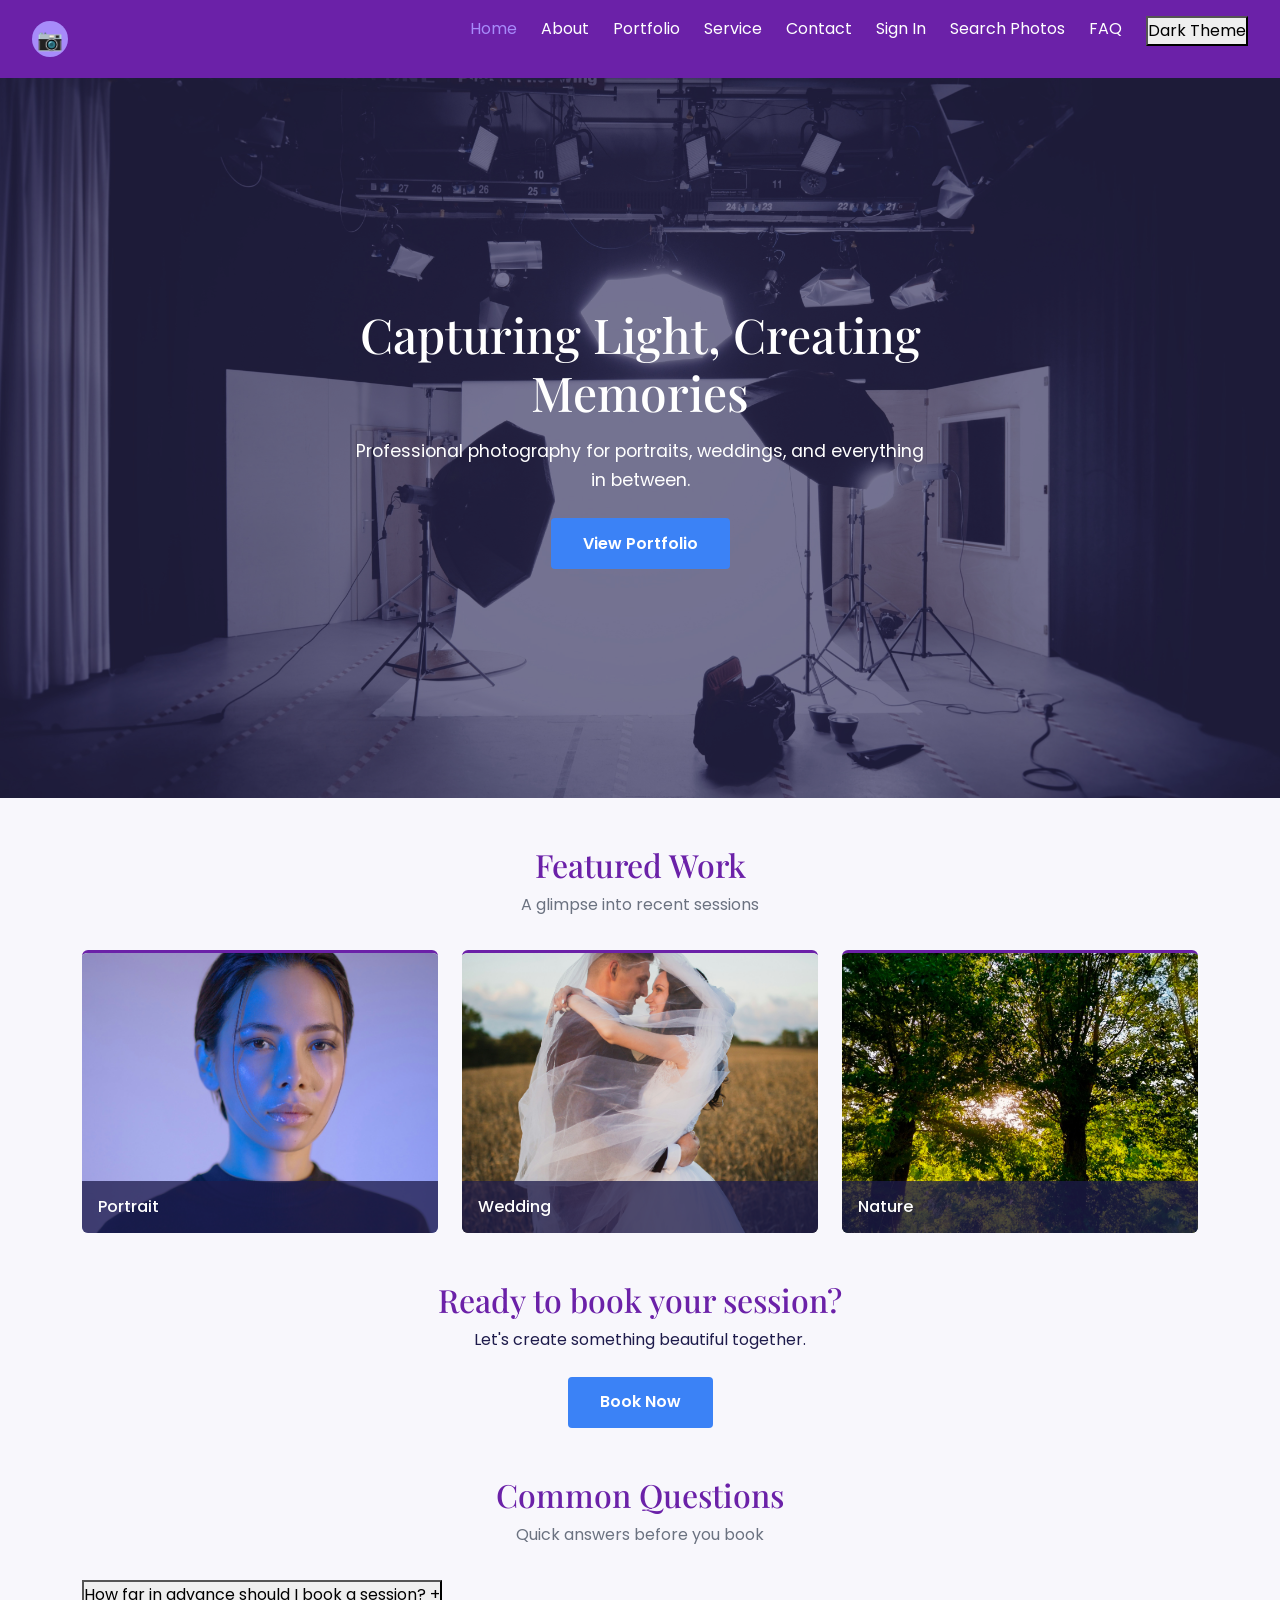
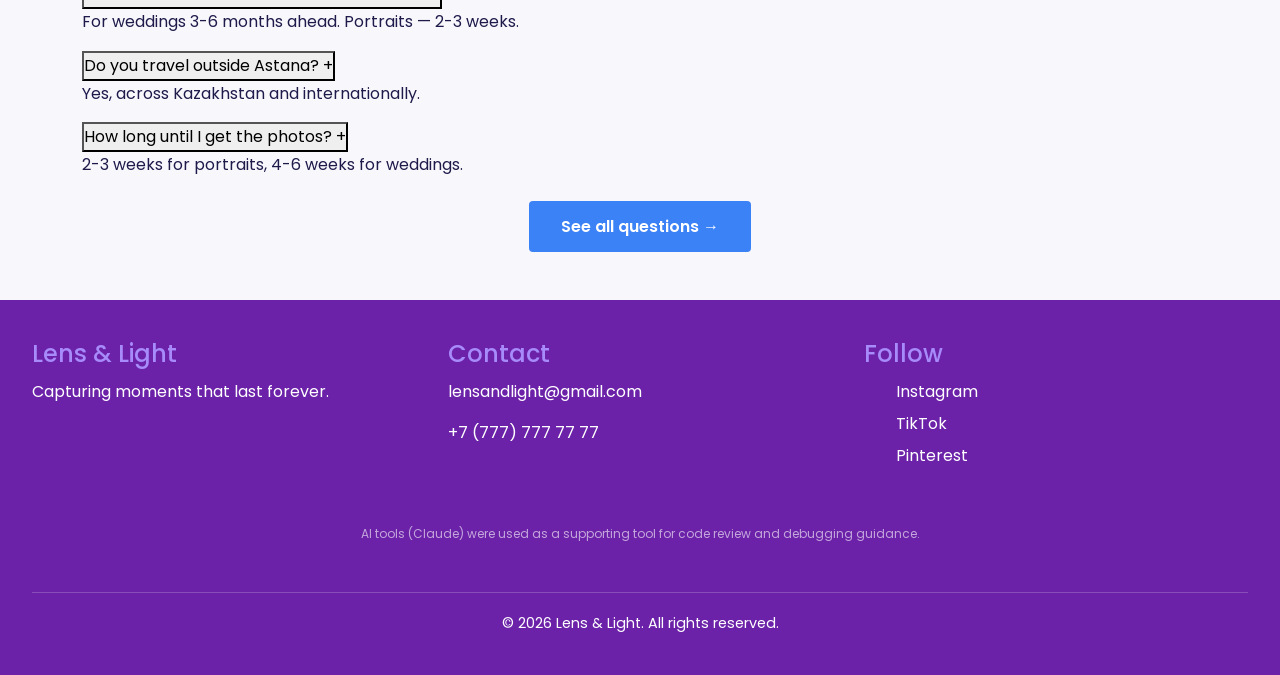
==== commit ea20e8d5: "Moldir: added FAQ link and theme button on all pages" ====
--- a/index.html
+++ b/index.html
@@ -23,6 +23,8 @@
                 <li><a href="contact.html">Contact</a></li>
                 <li><a href="signin.html">Sign In</a></li>
                 <li><a href="gallery.html">Search Photos</a></li>
+                <li><a href="faq.html">FAQ</a></li>
+                <li><button id="themeToggle" class="theme-toggle-btn" aria-label="Toggle theme">Dark Theme</button></li>
             </ul>
         </nav>
     </header>
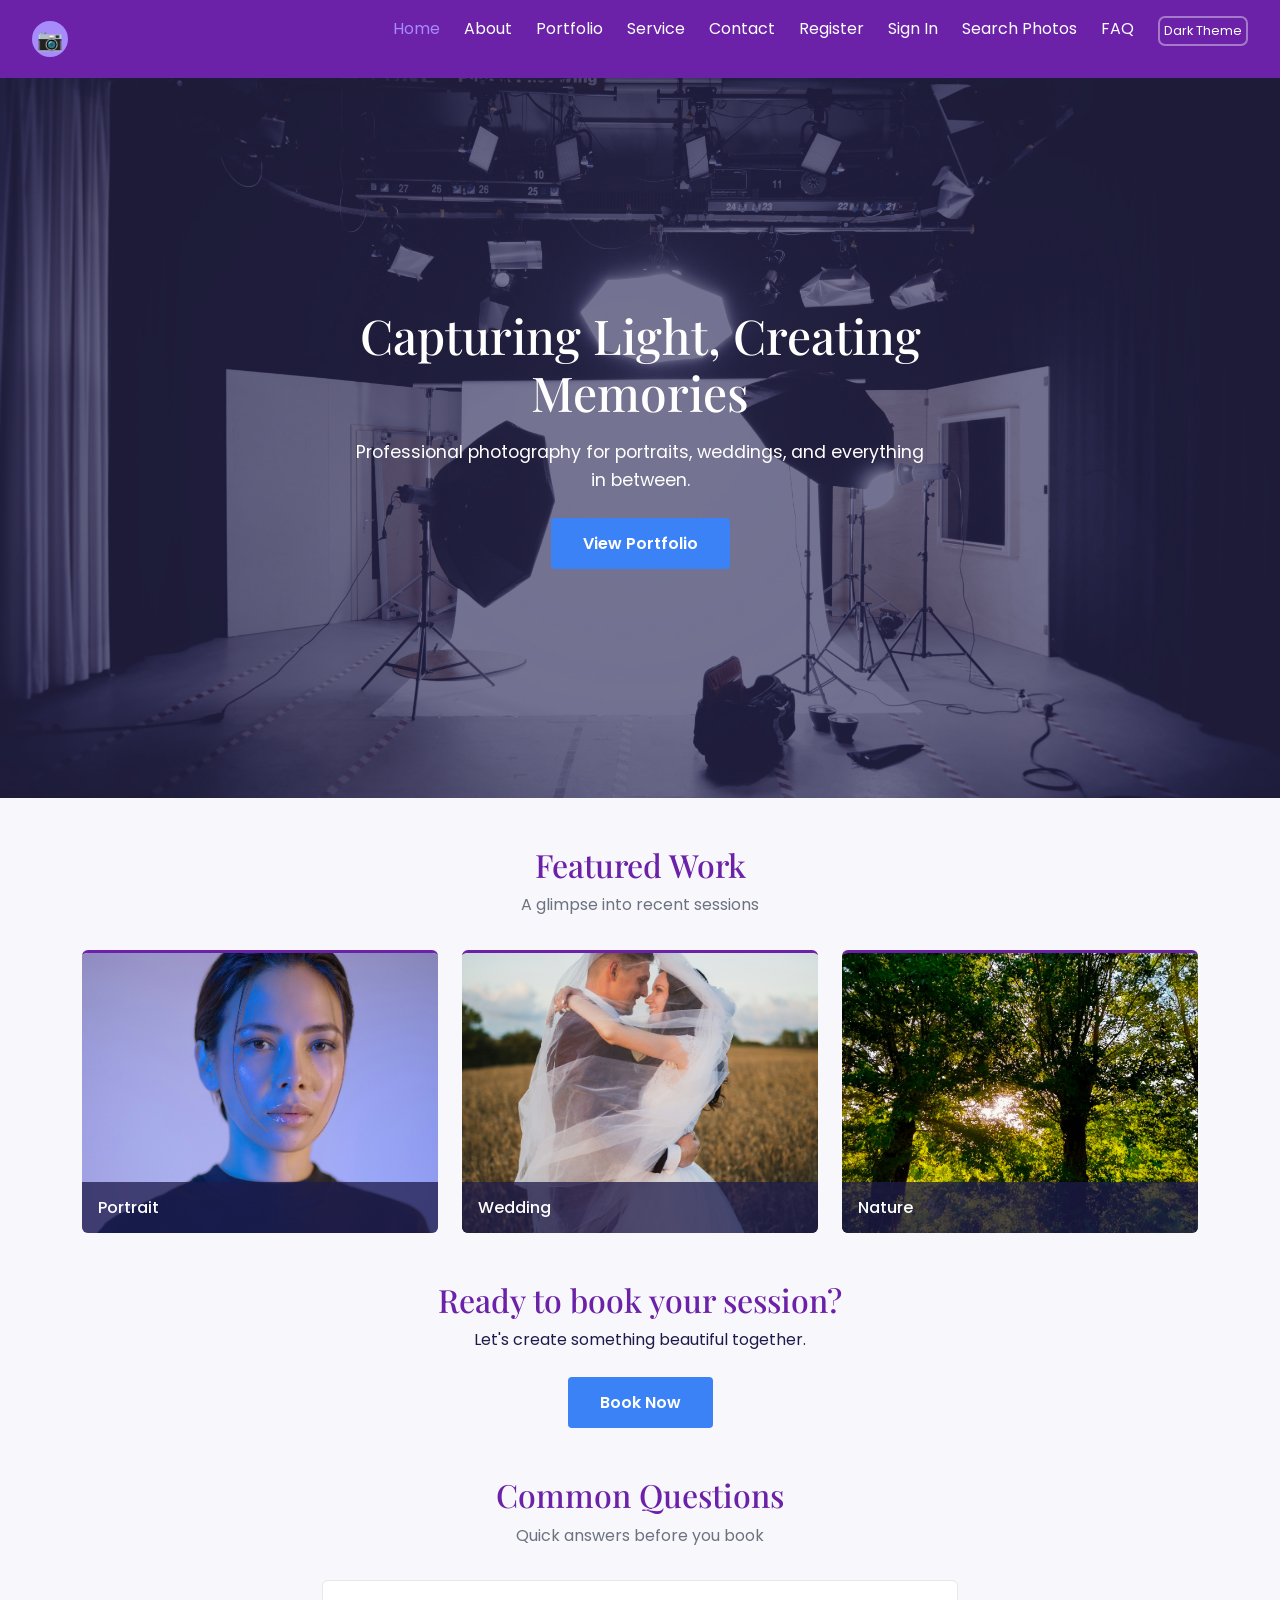
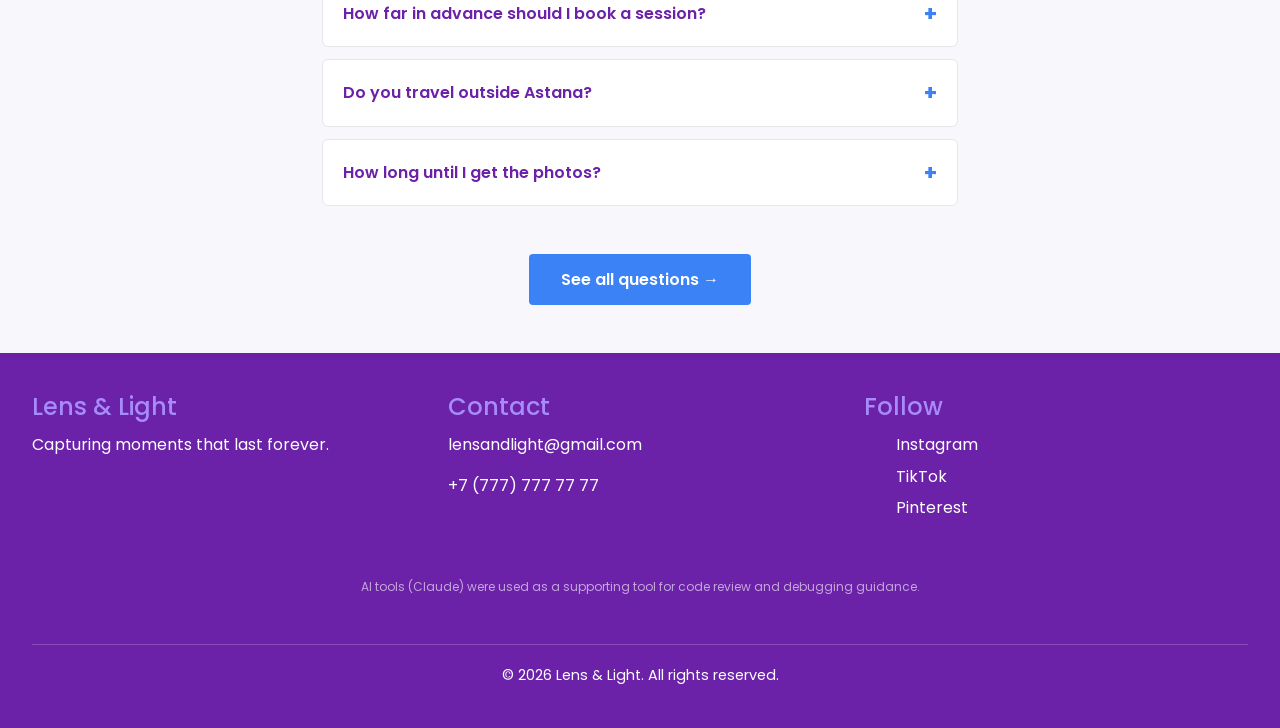
==== commit b3435f1c: "feat: restore registration page and link it with sign-in via localStorage" ====
--- a/index.html
+++ b/index.html
@@ -21,6 +21,7 @@
                 <li><a href="portfolio.html">Portfolio</a></li>
                 <li><a href="services.html">Service</a></li>
                 <li><a href="contact.html">Contact</a></li>
+                <li><a href="register.html">Register</a></li>
                 <li><a href="signin.html">Sign In</a></li>
                 <li><a href="gallery.html">Search Photos</a></li>
                 <li><a href="faq.html">FAQ</a></li>
--- a/css/style.css
+++ b/css/style.css
@@ -541,4 +541,100 @@
 
     .stats-bar { grid-template-columns: 1fr; }
     .stat h3 { font-size: 1.8rem; }
-}+}
+
+/* Final: API search results */
+.api-card-content {
+    background: #f3f4f6;
+    border-radius: 6px;
+}
+.api-card-content h6 { color: var(--primary); }
+.api-card-content .api-text { color: #6b7280; }
+.api-card-content a { color: var(--accent); }
+
+/* Final: FAQ (Moldir) */
+.faq-container { max-width: 800px; margin: 0 auto 3rem; padding: 0 2rem; }
+.faq-item { background: white; border: 1px solid #e5e7eb; border-radius: 6px; margin-bottom: 0.75rem; overflow: hidden; }
+.faq-question {
+    width: 100%;
+    text-align: left;
+    padding: 1rem 1.25rem;
+    background: transparent;
+    border: none;
+    font-family: var(--font-body);
+    font-size: 1rem;
+    font-weight: 600;
+    color: var(--primary);
+    cursor: pointer;
+    display: flex;
+    justify-content: space-between;
+    align-items: center;
+}
+.faq-question:hover { background: #f3f4f6; }
+.faq-icon { font-size: 1.3rem; font-weight: 700; color: var(--accent); }
+.faq-answer { display: none; padding: 0 1.25rem 1rem; color: #4b5563; border-top: 1px solid #e5e7eb; padding-top: 0.75rem; }
+
+/* Dark mode (Moldir) */
+body.dark-mode {
+    --primary: #a78bfa;
+    --primary-soft: #c4b5fd;
+    --accent: #60a5fa;
+    --dark: #0f0a28;
+    --bg: #1a1528;
+    --text: #e5e7eb;
+}
+body.dark-mode .header,
+body.dark-mode .footer { background: #0f0a28; }
+body.dark-mode .contact-form,
+body.dark-mode .bio-wrapper,
+body.dark-mode .pricing-table { background: #2d2640; border-color: #3b3552; }
+body.dark-mode .pricing-table th { background: #4c1d95; }
+body.dark-mode .pricing-table td { border-color: #3b3552; color: #e5e7eb; }
+body.dark-mode .pricing-table tbody tr:nth-child(even) { background: #3b3552; }
+body.dark-mode input,
+body.dark-mode select,
+body.dark-mode textarea {
+    background-color: rgba(255, 255, 255, 0.05);
+    border: 1px solid rgba(255, 255, 255, 0.15);
+    color: #ffffff;
+}
+body.dark-mode input::placeholder,
+body.dark-mode textarea::placeholder { color: rgba(255, 255, 255, 0.4); }
+body.dark-mode input:focus,
+body.dark-mode select:focus,
+body.dark-mode textarea:focus {
+    background-color: rgba(255, 255, 255, 0.1);
+    border-color: var(--primary);
+    outline: none;
+}
+body.dark-mode select option { background-color: #2d2640; color: #ffffff; }
+body.dark-mode .feedback.error { color: #fca5a5; }
+body.dark-mode .feedback.success { color: #86efac; }
+body.dark-mode .section-title p { color: #9ca3af; }
+body.dark-mode .about-intro-text,
+body.dark-mode .bio-text p { color: #d1d5db; }
+body.dark-mode .search-input { background: #2d2640; border-color: #4b5563; color: #e5e7eb; }
+body.dark-mode .filter-btn { color: #c4b5fd; border-color: #a78bfa; }
+body.dark-mode .filter-btn.active { background: #a78bfa; color: #0f0a28; }
+body.dark-mode .gallery-item .caption { background: rgba(15,10,40,0.85); }
+body.dark-mode .api-card-content { background: #2d2640; border: 1px solid #3b3552; }
+body.dark-mode .api-card-content h6 { color: var(--primary-soft); }
+body.dark-mode .api-card-content .api-text { color: #d1d5db; }
+body.dark-mode .api-card-content a { color: #60a5fa; }
+body.dark-mode .faq-item { background: #2d2640; border-color: #3b3552; }
+body.dark-mode .faq-question { color: var(--primary-soft); }
+body.dark-mode .faq-question:hover { background: #3b3552; }
+body.dark-mode .faq-answer { color: #d1d5db; border-color: #3b3552; }
+
+.theme-toggle-btn {
+    background: transparent;
+    border: 2px solid rgba(255,255,255,0.4);
+    border-radius: 7px;
+    width: 90px;
+    height: 30px;
+    font-size: 0.8rem;
+    cursor: pointer;
+    color: white;
+    transition: border-color 0.2s, transform 0.2s;
+}
+.theme-toggle-btn:hover { border-color: var(--primary-soft); transform: scale(1.1); }
